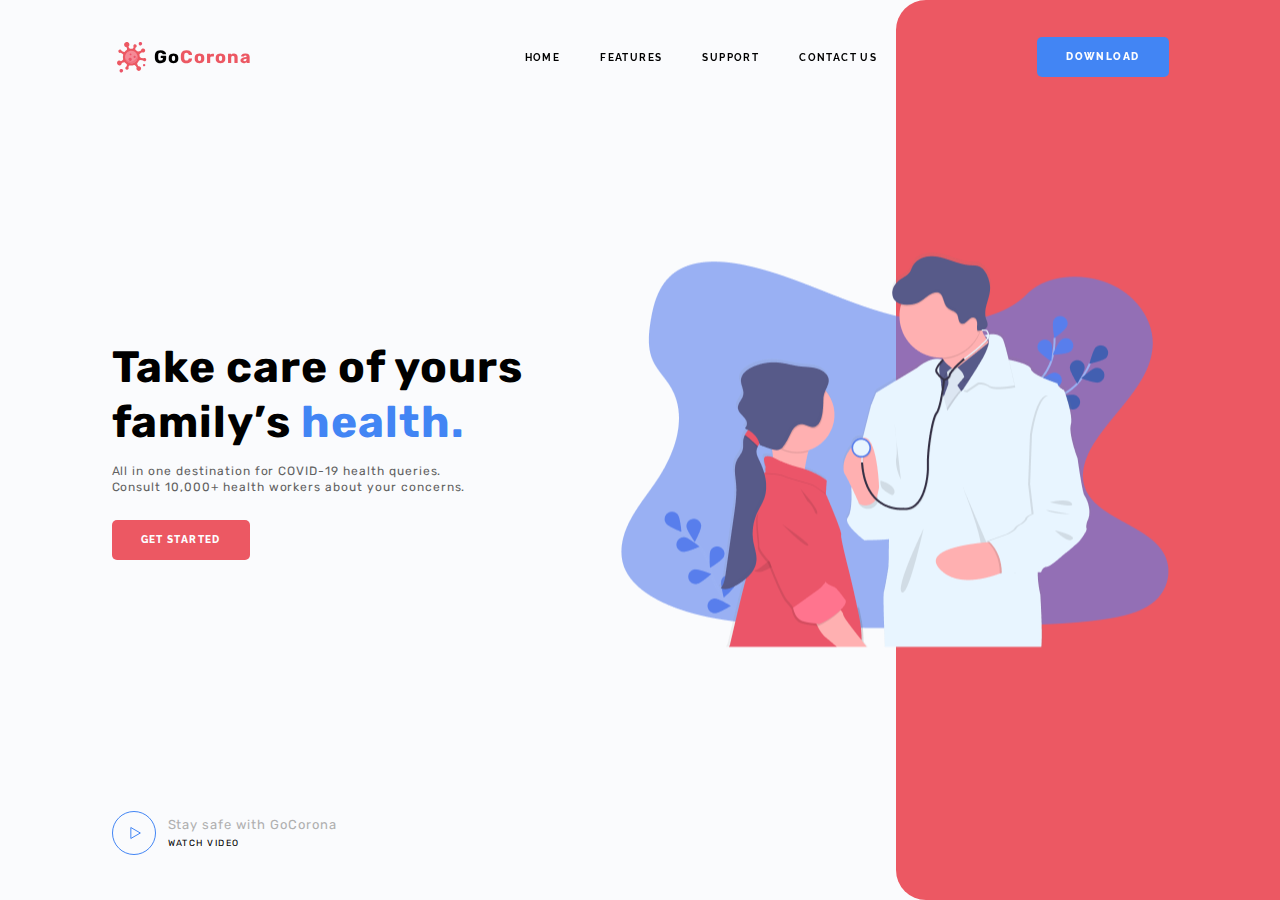
==== gocorona/index.html @ d8444b8f "feat: add header and section hero" ====
<!DOCTYPE html>
<html lang="en">
<head>
    <meta charset="UTF-8">
    <meta name="viewport" content="width=device-width, initial-scale=1.0">
    <meta http-equiv="X-UA-Compatible" content="ie=edge">
    <title>Take care of yours family’s health</title>
    <link rel="stylesheet" href="./css/styles.css">
</head>
<body>
    <header class="header">
        <div class="wrapper">
            <div class="header_wrap">
                <div class="logo_wrap">
                    <a href="#!" class="header_logo-link">
                        <img src="./img/svg/logo.svg" alt="Take care of yours family’s health" class="header_logo-pic">
                    </a>
                    <p class="header_logo-text">Go<span class="logo-text-color">Corona</span></p>
                </div>
                <div class="nav_wrap">
                    <nav class="header_nav">
                        <ul class="header_list">
                            <li class="header_item">
                                <a href="#!" class="header_link">Home</a>
                            </li>
                            <li class="header_item">
                                <a href="#!" class="header_link">Features</a>
                            </li>
                            <li class="header_item">
                                <a href="#!" class="header_link">Support</a>
                            </li>
                            <li class="header_item">
                                <a href="#!" class="header_link">Contact us</a>
                            </li>
                        </ul>
                    </nav>
                    <button class="header_button btn">Download</button>
                </div>
            </div>    
        </div>
    </header>
    <main class="main">
        <section class="hero">
                <div class="wrapper">
                    <div class="hero_wrap">
                        <div class="title_wrap">
                            <h1 class="hero_title section-title">Take care of yours family’s <span class="hero_title-color">health.</span></h1>
                            <p class="hero_desc">
                                All in one destination for COVID-19 health queries.  
                                Consult 10,000+ health workers about your concerns.
                            </p>
                            <button class="hero_btn btn">Get started</button>
                            <div class="hero_watch">
                                <div class="hero_watch-ico">
                                    <a href="#!" class="hero_watch-link"></a>
                                </div>
                                <div class="hero_watch-desc">
                                    <p class="desc-one">Stay safe with GoCorona</p>
                                    <p class="desc-two">Watch video</p>
                                </div>
                            </div>
                        </div>
                        <div class="img_wrap">
                            <div class="hero_img">
                                <img src="./img/bg-img.png" alt="Take care of yours family’s health" class="hero_img-pic">
                            </div>
                        </div>
                    </div>
                </div>
                <div class="hero_bg"></div>
        </section>
    </main>
</body>
</html>
---- gocorona/css/styles.css ----
@import url("reset.css");
@import url('https://fonts.googleapis.com/css2?family=Rubik:wght@400;700&display=swap');
@import url('https://fonts.googleapis.com/css2?family=Raleway:wght@700;800&display=swap');

:root {
    --main-bg-color: #FAFBFD;
    --accent-color1: #EC5863;
    --accent-color2: #4285F4;
    --accent-color3: #587EEC;
    --title-color:   #000;
    --text-color:    #616161;
    --button-text-color: #FCFDFE;
}

html {
    box-sizing: border-box;
}

*,
*::before,
*::after {
    -webkit-box-sizing: inherit;
            box-sizing: inherit;
}

body {
    font-family: 'Rubik';
    font-weight: normal;
    font-style: normal;
    font-size: 12px;
    line-height: 138.5%;
    color: var(--text-color);
    letter-spacing: 0.08em;
    font-feature-settings: 'pnum' on, 'lnum' on;
}

a {
    text-decoration: none;
}

button {
    border: none;
}

img {
    width: 100%;
}

.section-title {
    font-family: 'Rubik';
    font-style: normal;
    font-weight: 700;
    font-size: 44px;
    line-height: 126%;
    font-feature-settings: 'pnum' on, 'lnum' on;
    color: var(--title-color);
}

.btn {
    padding: 14px 29px;
    font-family: 'Raleway';
    font-style: normal;
    font-weight: 800;
    font-size: 10px;
    line-height: 12px;
    letter-spacing: 0.14em;
    text-transform: uppercase;
    color: var(--button-text-color);
    background: var(--accent-color1);
    border-radius: 5px;
}

.wrapper {
    max-width: 1057px;
    margin: 0 auto;
    /*padding: 0 15px;*/
}

/*----------------------- HEADER ---------------------*/

.header {
    width: 100%;
    position: fixed;
    top: 0;
    left: 0;
    background: transparent;
    transition: .2s linear;
    z-index: 11;
}

.header_wrap {
    display: flex;
    flex-wrap: wrap;
    align-items: center;
    justify-content: space-between;
    padding-top: 37px;
}

.logo_wrap {
    width: 140px;
    display: flex;
    align-items: center;
    justify-content: space-between;
}

.header_logo-pic {
    width: 40.22px;
    height: 40px;
}

.header_logo-text {
    /*padding-left: 5px;*/
    font-style: normal;
    font-weight: 700;
    font-size: 18px;
    line-height: 21px;
    color: #000;
}

.logo-text-color {
    color: var(--accent-color1);
}

.nav_wrap {
    display: flex;
    flex-wrap: wrap;
    align-items: center;
}

.header_list {
    display: flex;
    flex-wrap: wrap;
}

.header_item {
    margin-right: 40px;
}

.header_item:last-child {
    margin-right: 160px;
}

.header_link {
    font-family: 'Raleway';
    font-style: normal;
    font-weight: 700;
    font-size: 10px;
    line-height: 12px;
    letter-spacing: 0.14em;
    color: #000;
    text-transform: uppercase;
}

.header_button {
    background: var(--accent-color2);
    z-index: 13;
}

/*----------------------- SECTION HERO ---------------------*/

.hero {
    min-height: 100vh;
    position: relative;
    background: var(--main-bg-color);
}

.hero_wrap {
    display: flex;
    justify-content: center;
    align-items: center;
    position: relative;
}

.hero_title {
    max-width: 497px;
    margin-bottom: 12px;
}

.hero_title-color {
    color: var(--accent-color2);
}

.hero_desc {
    max-width: 375px;
    margin-bottom: 24px;
}

.img_wrap {
    display: flex;
    justify-content: flex-end;
    align-items: flex-end;
    min-width: 600px;
    min-height: 100vh;
    position: relative;
}

.hero_img {
    position: absolute;
    top: 50%;
    transform: translateY(-50%);
    z-index: 12;
}

.hero_bg {
    width: 30%;
    height: 100vh;
    position: absolute;
    top: 0;
    right: 0;
    background: var(--accent-color1);
    border-radius: 30px 0px 0px 30px;
    z-index: 10;
}

.hero_watch {
    display: flex;
    align-items: center;
    position: absolute;
    bottom: 5%;
    left: 0;
}

.hero_watch-link {
    display: block;
    width: 44px;
    height: 44px;
    background: url('../img/svg/play_arrow-ico.svg') no-repeat center;
}

.hero_watch-desc {
    margin-left: 12px;
}

.desc-one {
    margin-bottom: 5px;
    font-size: 13px;
    line-height: 126%;
    color: #B0B0B0;
}

.desc-two {
    font-size: 9px;
    line-height: 126%;
    letter-spacing: 0.165em;
    text-transform: uppercase;
    color: #000;
}
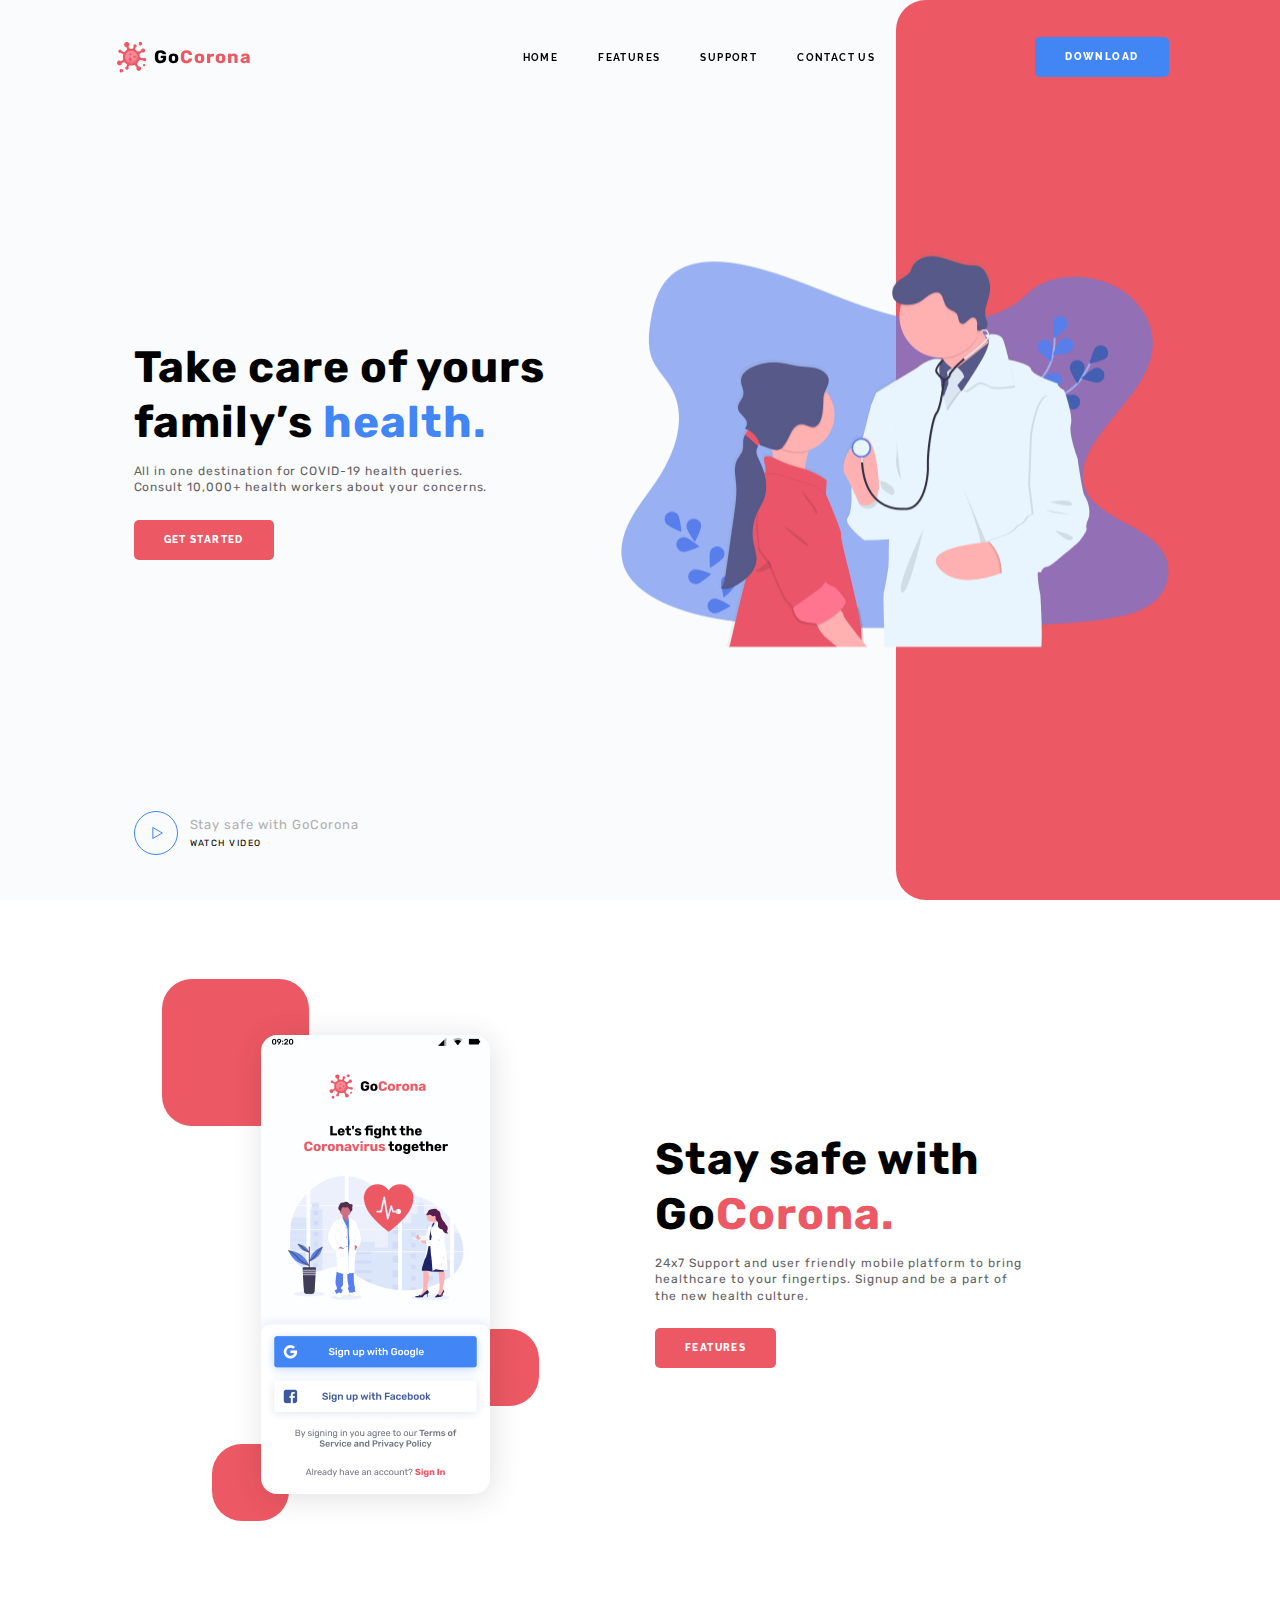
==== commit f30d0a90: "feat: add section features" ====
--- a/gocorona/index.html
+++ b/gocorona/index.html
@@ -11,12 +11,10 @@
     <header class="header">
         <div class="wrapper">
             <div class="header_wrap">
-                <div class="logo_wrap">
-                    <a href="#!" class="header_logo-link">
-                        <img src="./img/svg/logo.svg" alt="Take care of yours family’s health" class="header_logo-pic">
-                    </a>
-                    <p class="header_logo-text">Go<span class="logo-text-color">Corona</span></p>
-                </div>
+                <a href="#!" class="header_logo">
+                    <img src="./img/svg/logo.svg" alt="logo GoCorona" class="header_logo-pic">
+                    <span class="header_logo-text">Go<span class="logo-text-color">Corona</span></span>
+                </a>
                 <div class="nav_wrap">
                     <nav class="header_nav">
                         <ul class="header_list">
@@ -41,33 +39,53 @@
     </header>
     <main class="main">
         <section class="hero">
-                <div class="wrapper">
-                    <div class="hero_wrap">
-                        <div class="title_wrap">
-                            <h1 class="hero_title section-title">Take care of yours family’s <span class="hero_title-color">health.</span></h1>
-                            <p class="hero_desc">
-                                All in one destination for COVID-19 health queries.  
-                                Consult 10,000+ health workers about your concerns.
-                            </p>
-                            <button class="hero_btn btn">Get started</button>
-                            <div class="hero_watch">
-                                <div class="hero_watch-ico">
-                                    <a href="#!" class="hero_watch-link"></a>
-                                </div>
-                                <div class="hero_watch-desc">
-                                    <p class="desc-one">Stay safe with GoCorona</p>
-                                    <p class="desc-two">Watch video</p>
-                                </div>
+            <div class="wrapper">
+                <div class="hero_wrap">
+                    <div class="title_wrap">
+                        <h1 class="hero_title section-title">Take care of yours family’s <span class="hero_title-color">health.</span></h1>
+                        <p class="hero_desc">
+                            All in one destination for COVID-19 health queries.  
+                            Consult 10,000+ health workers about your concerns.
+                        </p>
+                        <button class="hero_btn btn">Get started</button>
+                        <div class="hero_watch">
+                            <div class="hero_watch-ico">
+                                <a href="#!" class="hero_watch-link"></a>
                             </div>
-                        </div>
-                        <div class="img_wrap">
-                            <div class="hero_img">
-                                <img src="./img/bg-img.png" alt="Take care of yours family’s health" class="hero_img-pic">
+                            <div class="hero_watch-desc">
+                                <p class="desc-one">Stay safe with GoCorona</p>
+                                <p class="desc-two">Watch video</p>
                             </div>
                         </div>
                     </div>
+                    <div class="img_wrap">
+                        <div class="hero_img">
+                            <img src="./img/bg-img.png" alt="Take care of yours family’s health" class="hero_img-pic">
+                        </div>
+                    </div>
                 </div>
-                <div class="hero_bg"></div>
+            </div>
+            <div class="hero_bg"></div>
+        </section>
+        <section class="features">
+            <div class="wrapper">
+                <div class="features_wrap">
+                    <div class="features_img">
+                        <img src="./img/daily_ui.jpg" alt="" class="features_img-pic">
+                    </div>
+                    <div class="features_title">
+                        <h2 class="hero_title section-title">Stay safe with Go<span class="feature_title-color">Corona.</span></h2>
+                        <p class="hero_desc">
+                            24x7 Support and user friendly mobile platform to bring healthcare to your fingertips. 
+                            Signup and be a part of the new health culture.
+                        </p>
+                        <button class="hero_btn btn">Features</button>
+                    </div>
+                    <div class="features_box-1 box"></div>
+                    <div class="features_box-2 box"></div>
+                    <div class="features_box-3 box"></div>
+                </div>
+            </div>
         </section>
     </main>
 </body>
--- a/gocorona/css/styles.css
+++ b/gocorona/css/styles.css
@@ -57,17 +57,31 @@
 }
 
 .btn {
-    padding: 14px 29px;
+    padding: 14px 30px;
     font-family: 'Raleway';
     font-style: normal;
     font-weight: 800;
     font-size: 10px;
     line-height: 12px;
     letter-spacing: 0.14em;
-    text-transform: uppercase;
+    text-transform: uppercase ;
     color: var(--button-text-color);
     background: var(--accent-color1);
     border-radius: 5px;
+    transition: background-color .3s ease 0s;
+}
+
+.btn:hover,
+.btn:focus,
+.btn:active {
+    background: rgb(248, 53, 66);
+}
+
+.box {
+    width: 147px;
+    height: 147px;
+    border-radius: 30px;
+    background: var(--accent-color1);
 }
 
 .wrapper {
@@ -96,7 +110,7 @@
     padding-top: 37px;
 }
 
-.logo_wrap {
+.header_logo {
     width: 140px;
     display: flex;
     align-items: center;
@@ -156,10 +170,18 @@
     z-index: 13;
 }
 
+.header_button:hover,
+.header_button:focus,
+.header_button:active {
+    background: rgb(22, 109, 248);
+}
+
 /*----------------------- SECTION HERO ---------------------*/
 
 .hero {
     min-height: 100vh;
+    max-height: 700px;
+    margin-bottom: 79px;
     position: relative;
     background: var(--main-bg-color);
 }
@@ -169,6 +191,10 @@
     justify-content: center;
     align-items: center;
     position: relative;
+}
+
+.title_wrap {
+    margin-left: 22px;
 }
 
 .hero_title {
@@ -217,7 +243,7 @@
     align-items: center;
     position: absolute;
     bottom: 5%;
-    left: 0;
+    left: 22px;;
 }
 
 .hero_watch-link {
@@ -244,4 +270,70 @@
     letter-spacing: 0.165em;
     text-transform: uppercase;
     color: #000;
+}
+
+/*----------------------- SECTION FEATURES ---------------------*/
+
+.features {
+    margin-bottom: 79px;
+}
+
+.features_wrap {
+    display: flex;
+    align-items: center;
+    max-height: 700px;
+    position: relative;
+}
+
+.features_img {
+    display: flex;
+    justify-content: center;
+    align-items: center;
+    width: 50%;
+    position: relative;
+}
+
+.features_img-pic {
+    width: 229px;
+    height: 459px;
+    margin-top: 56px;
+    margin-bottom: 27px;
+    /*filter: drop-shadow(2px 4px 32px rgba(0, 0, 0, 0.12));*/
+    box-shadow: 2px 4px 32px rgba(0, 0, 0, 0.12);
+    border-radius: 16px;
+    z-index: 2;
+}
+
+.features_title {
+    width: 50%;
+    padding-left: 15px;
+}
+
+.feature_title-color {
+    color: var(--accent-color1);
+}
+
+.features_box-1 {
+    position: absolute;
+    top: 0;
+    left: 50px;
+    z-index: 1;
+}
+
+.features_box-2 {
+    width: 77px;
+    height: 77px;
+    position: absolute;
+    bottom: 0;
+    left: 100px;
+    z-index: 1;
+}
+
+.features_box-3 {
+    width: 77px;
+    height: 77px;
+    position: absolute;
+    top: 350px;
+    left: 350px;
+    z-index: 1;
 }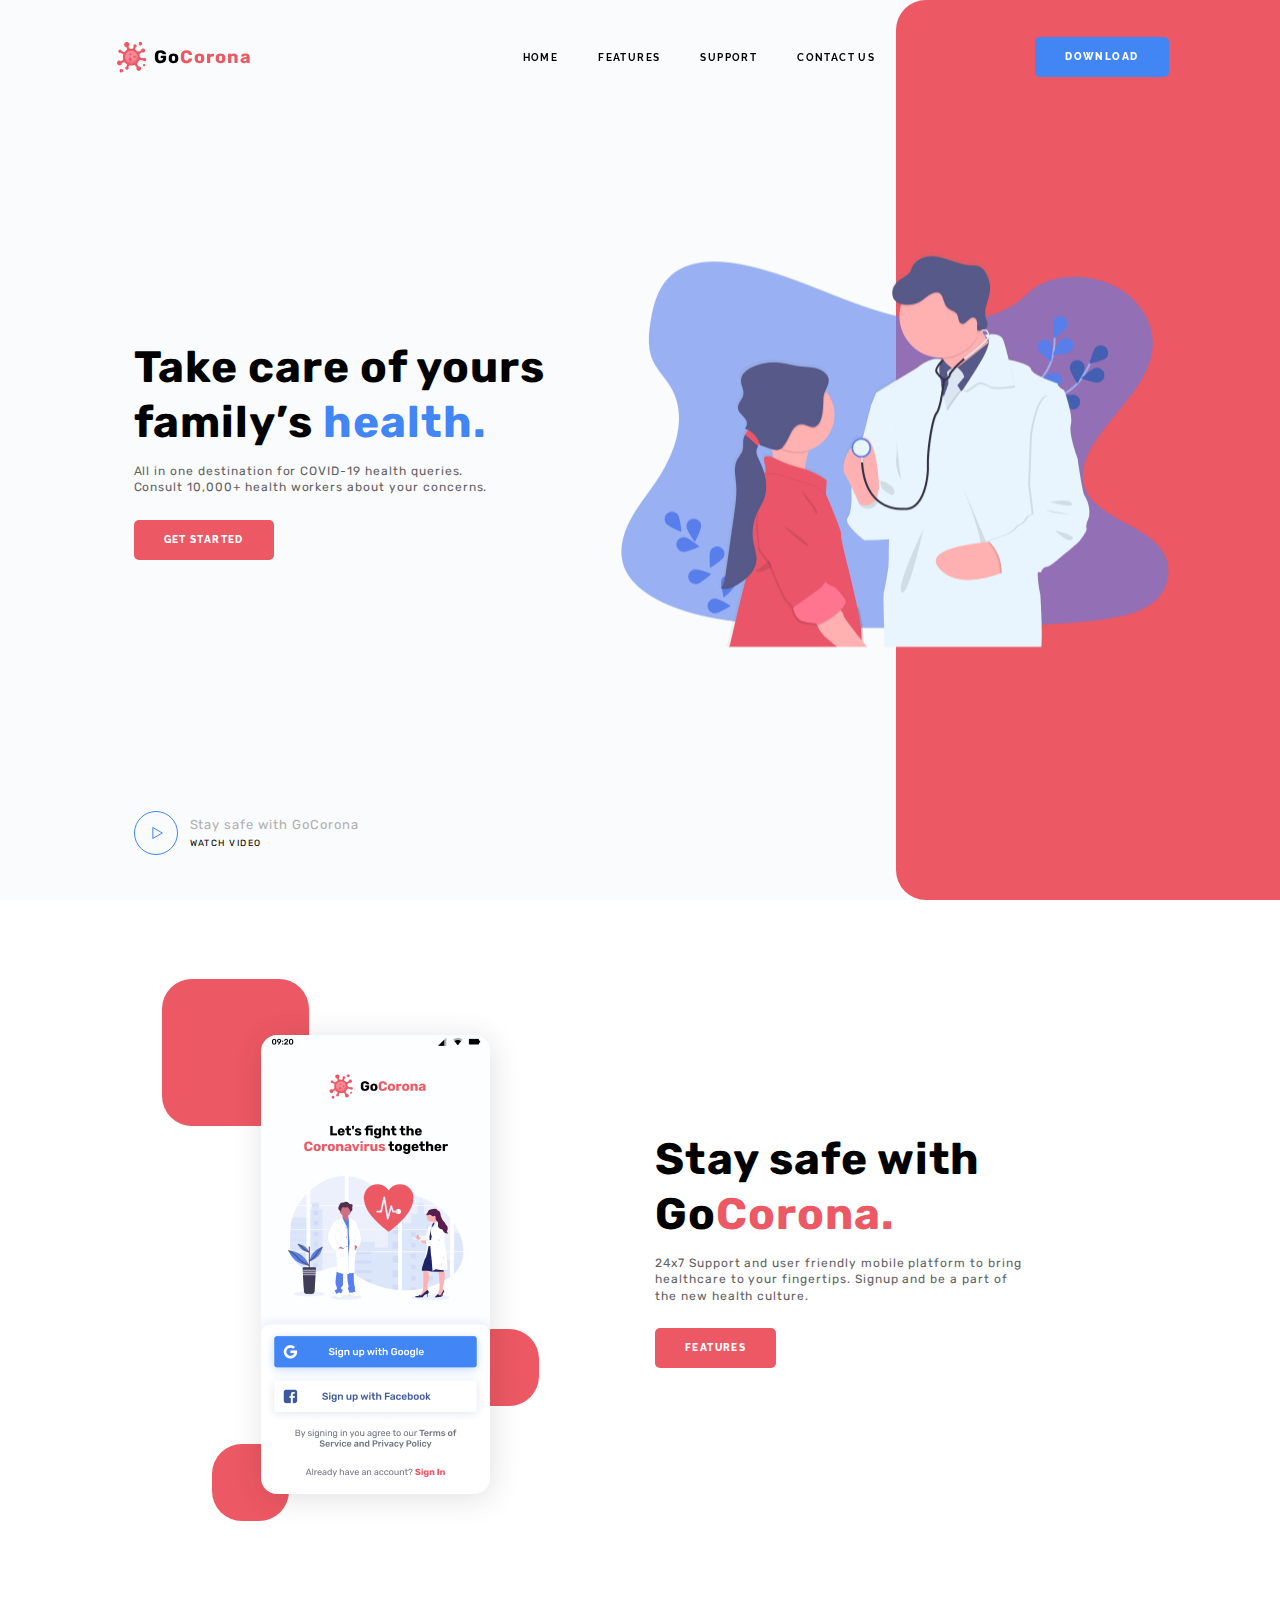
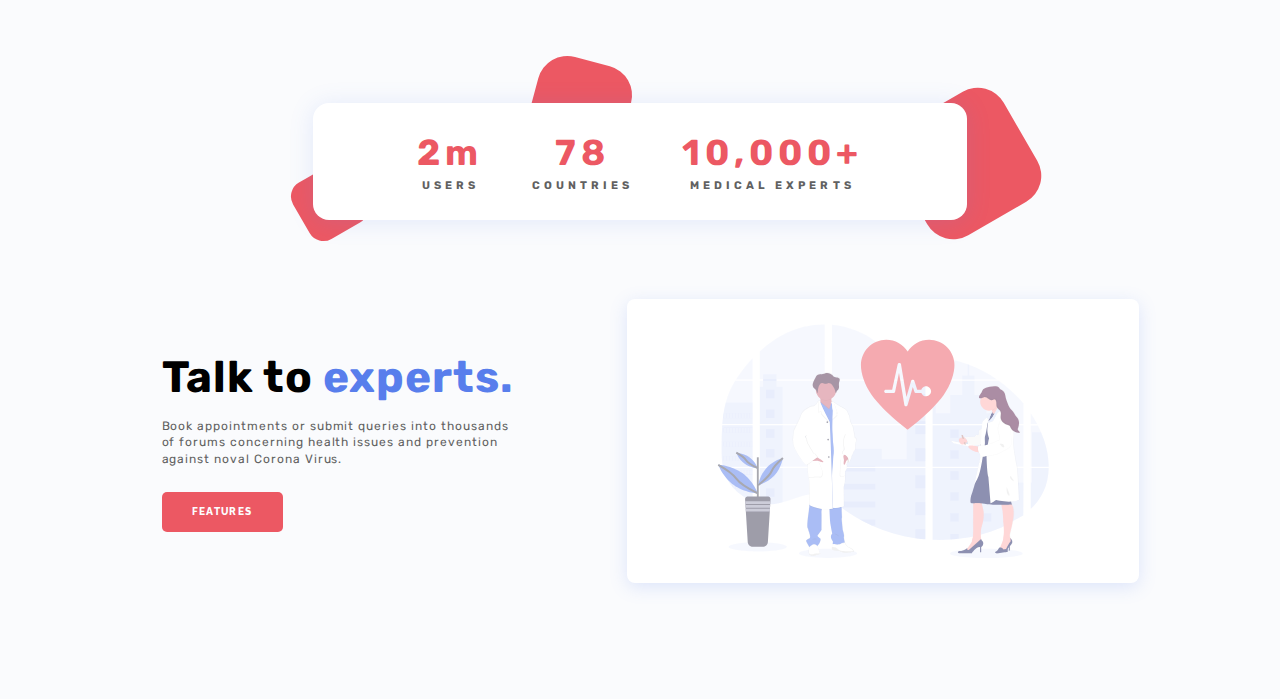
==== commit 724c02e8: "feat: add section expert" ====
--- a/gocorona/index.html
+++ b/gocorona/index.html
@@ -87,6 +87,42 @@
                 </div>
             </div>
         </section>
+        <section class="experts">
+            <div class="wrapper">
+                <div class="expert_wrap">
+                    <div class="stat">
+                        <div class="users">
+                            <div class="stat_num">2m</div>
+                            <div class="stat_desc">users</div>
+                        </div>
+                        <div class="countries">
+                            <div class="stat_num">78</div>
+                            <div class="stat_desc">countries</div>
+                        </div>
+                        <div class="medical_expert">
+                            <div class="stat_num">10,000+</div>
+                            <div class="stat_desc">medical experts</div>
+                        </div>
+                    </div>
+                    <div class="features_box-4 box"></div>
+                    <div class="features_box-5 box"></div>
+                    <div class="features_box-6 box"></div>
+                    <div class="video_wrap">
+                        <div class="experts_title">
+                            <h2 class="hero_title section-title">Talk to <span class="experts_title-color">experts.</span></h2>
+                            <p class="expert_desc">
+                                Book appointments or submit queries into thousands of forums concerning health 
+                                issues and prevention against noval Corona Virus.
+                            </p>
+                            <button class="hero_btn btn">Features</button>
+                        </div>
+                        <div class="expert_video">
+                            <img src="./img/svg/experts.svg" alt="" class="video_img">
+                        </div>
+                    </div>
+                </div>
+            </div>
+        </section>
     </main>
 </body>
 </html>--- a/gocorona/css/styles.css
+++ b/gocorona/css/styles.css
@@ -336,4 +336,123 @@
     top: 350px;
     left: 350px;
     z-index: 1;
+}
+
+/*----------------------- SECTION EXPERTS ---------------------*/
+
+.experts {
+    background: var(--main-bg-color);
+}
+
+.expert_wrap {
+    padding-top: 103px;
+    position: relative;
+}
+
+.stat {
+    display: flex;
+    justify-content: space-around;
+    align-items: center;
+    text-align: center;
+    position: relative;
+    width: 654px;
+    height: 117px;
+    margin: 0 auto;
+    padding: 28px 80px;
+    background: #fff;
+    box-shadow: 0px 2px 24px rgba(88, 126, 236, 0.15);
+    border-radius: 16px;
+    z-index: 6;
+}
+
+.stat_num {
+    font-family: 'Rubik';
+    font-style: normal;
+    font-weight: 700;
+    font-size: 36px;
+    line-height: 43px;
+    letter-spacing: 0.14em;
+    color: var(--accent-color1);
+    margin-bottom: 5px;
+}
+
+.stat_desc {
+    font-family: 'Rubik';
+    font-style: normal;
+    font-weight: 700;
+    font-size: 11px;
+    line-height: 13px;
+    letter-spacing: 0.37em;
+    text-transform: uppercase;
+}
+
+.features_box-4 {
+    width: 65px;
+    height: 65px;
+    position: absolute;
+    top: 170px;
+    left: 185px;
+    border-radius: 16px;
+    transform: rotate(-30deg);
+    z-index: 1;
+}
+
+.features_box-5 {
+    width: 96px;
+    height: 96px;
+    position: absolute;
+    top: 60px;
+    left: 420px;
+    border-radius: 30px;
+    transform: rotate(105deg);
+    z-index: 1;
+}
+
+.features_box-6 {
+    width: 127px;
+    height: 127px;
+    position: absolute;
+    top: 100px;
+    right: 140px;
+    border-radius: 30px;
+    transform: rotate(-30deg);
+    z-index: 1;
+}
+
+.video_wrap {
+    display: flex;
+    align-items: center;
+    margin-top: 79px;
+    padding-bottom: 116px;
+}
+
+.experts_title {
+    width: 50%;
+    margin-left: 50px;
+}
+
+.experts_title-color {
+    color: var(--accent-color3);
+}
+
+.expert_desc {
+    width: 364px;
+    margin-bottom: 24px;
+}
+
+.expert_video {
+    display: flex;
+    justify-content: center;
+    align-items: center;
+    width: 581px;
+    height: 284px;
+    margin-right: 30px;
+    background: #fff;
+    box-shadow: 0px 4px 18px rgba(88, 126, 236, 0.18);
+    border-radius: 8px;
+}
+
+.video_img {
+    width: 332px;
+    height: 235px;
 }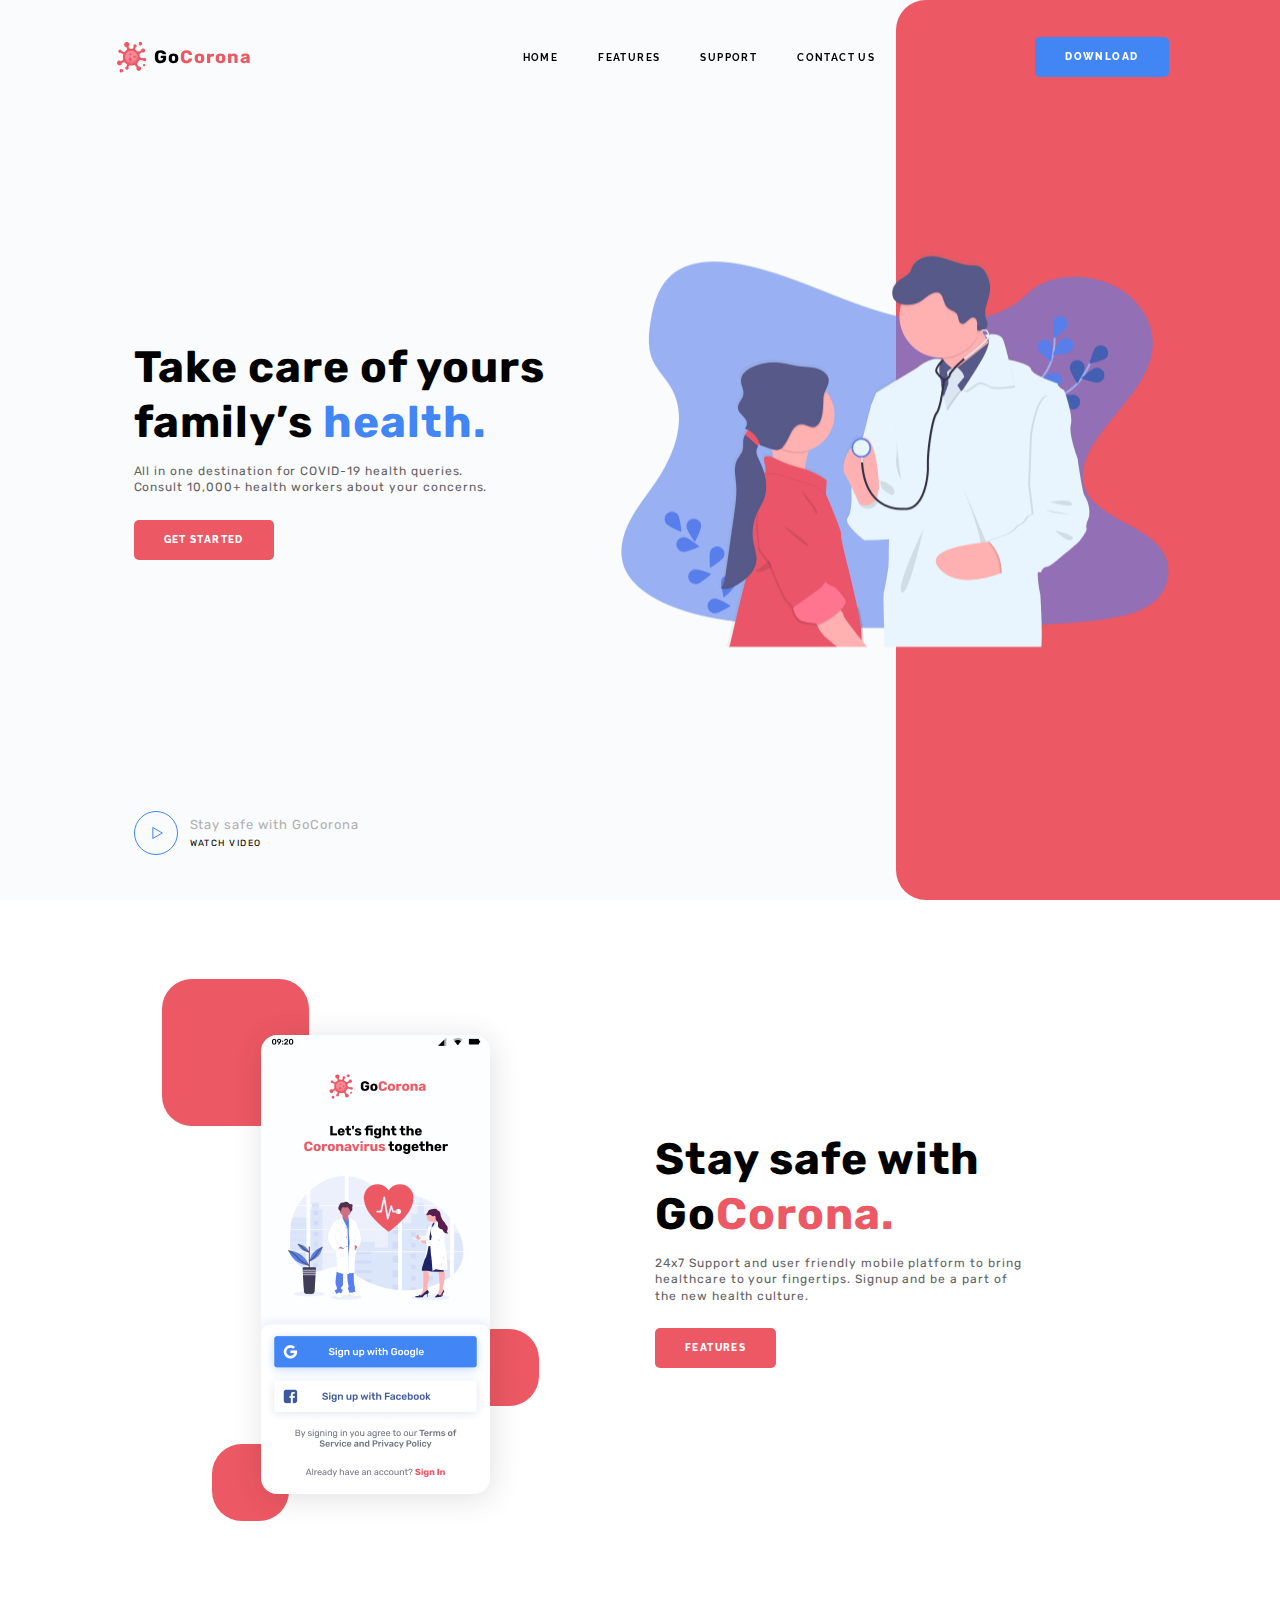
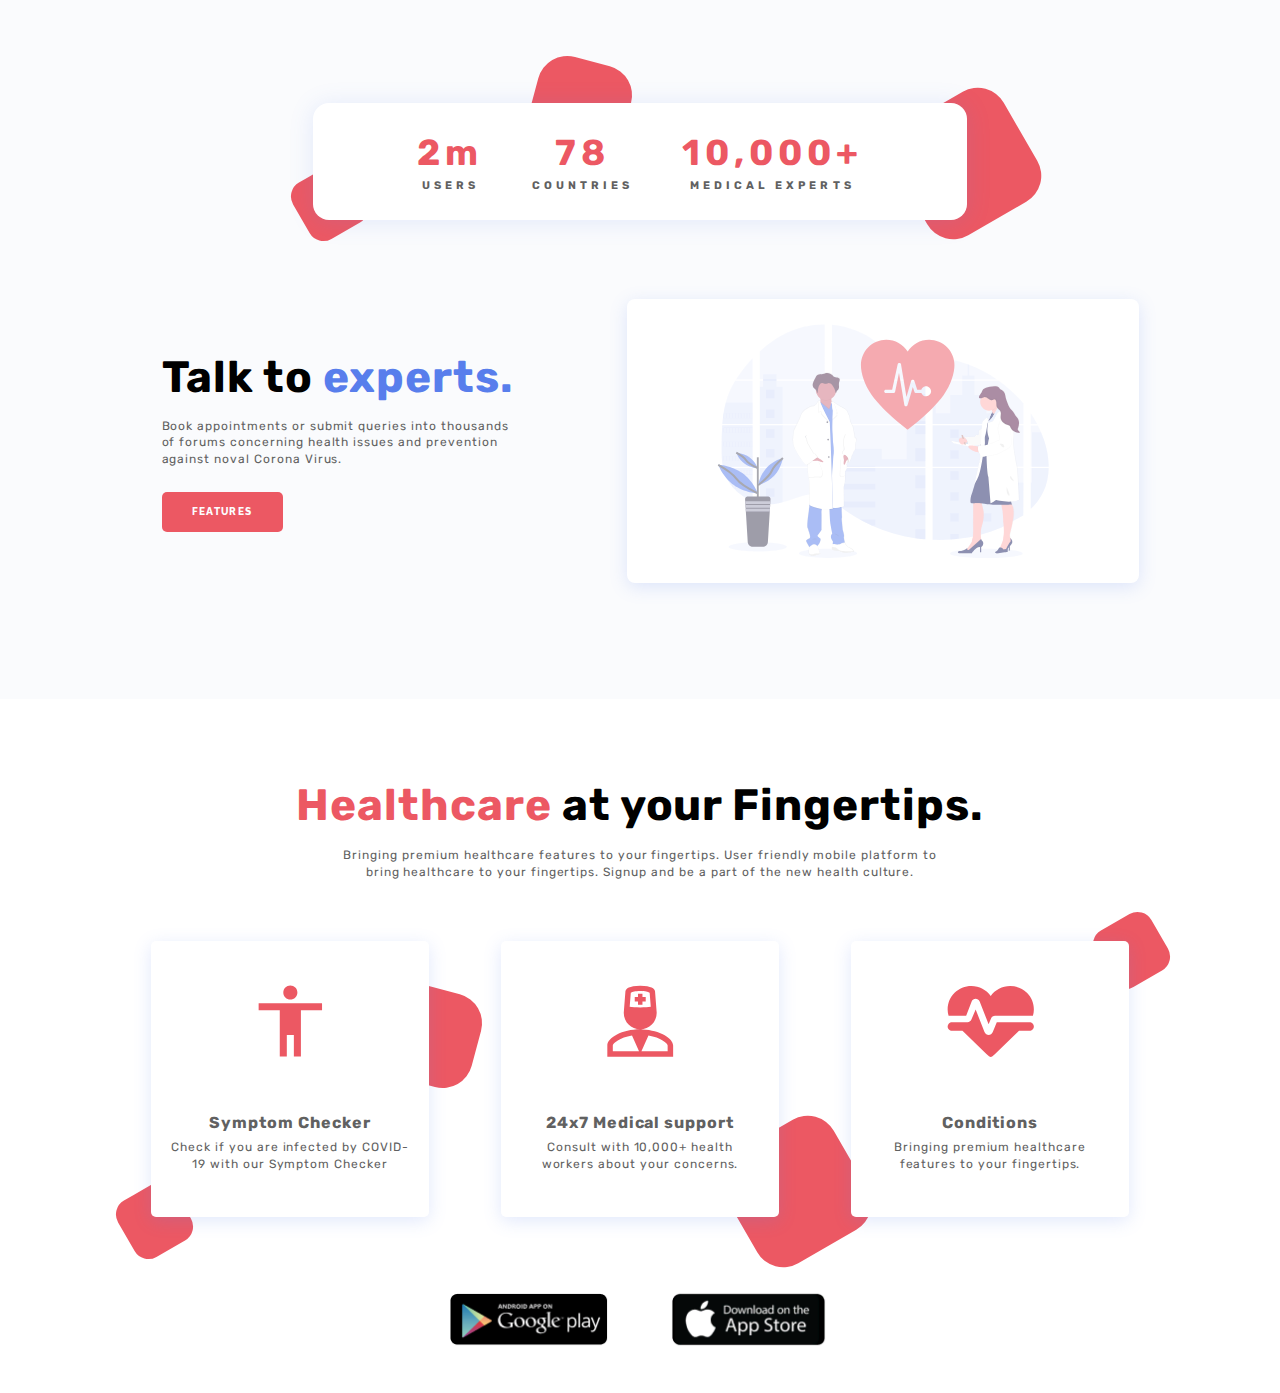
==== commit 8cc43e25: "feat: add section advantages and footer" ====
--- a/gocorona/index.html
+++ b/gocorona/index.html
@@ -123,6 +123,58 @@
                 </div>
             </div>
         </section>
+        <section class="advantages">
+            <div class="wrapper">
+                <div class="advantages_wrap">
+                    <div class="advantages_title-wrap">
+                        <h2 class="advantages_title section-title"><span class="advantages_title-color">Healthcare</span> at your Fingertips.</h2>
+                        <p class="advantages_desc">
+                            Bringing premium healthcare features to your fingertips. User friendly mobile platform to bring healthcare to 
+                            your fingertips. Signup and be a part of the new health culture.
+                        </p>
+                    </div>
+                    <div class="advanages_items">
+                        <div class="advantages_item">
+                            <img src="./img/svg/man-ico.svg" alt="Symptom Checker" class="item_img">
+                            <h3 class="item_title">Symptom Checker</h3>
+                            <p class="item_one item_desc">
+                                Check if you are infected by COVID-19 with our Symptom Checker
+                            </p>
+                        </div>
+                        <div class="advantages_item">
+                            <img src="./img/svg/doctor-ico.svg" alt="Symptom Checker" class="item_img">
+                            <h3 class="item_title">24x7 Medical support</h3>
+                            <p class="item_desc">
+                                Consult with 10,000+ health workers about your concerns.
+                            </p>
+                        </div>
+                        <div class="advantages_item">
+                            <img src="./img/svg/heart-ico.svg" alt="Symptom Checker" class="item_img">
+                            <h3 class="item_title">Conditions</h3>
+                            <p class="item_desc">
+                                Bringing premium healthcare features to your fingertips.
+                            </p>
+                        </div>
+                    </div>
+                    <div class="features_box-7 box"></div>
+                    <div class="features_box-8 box"></div>
+                    <div class="features_box-9 box"></div> 
+                    <div class="features_box-10 box"></div> 
+                </div> 
+            </div>
+        </section>
     </main>
+    <footer class="footer">
+        <div class="wrapper">
+            <div class="footer_wrap">
+                <a href="#!" class="footer_link">
+                    <img src="./img/google-play.png" alt="google-play" class="footer_google-play">
+                </a>
+                <a href="#!" class="footer_link">
+                    <img src="./img/app-store.png" alt="app-store" class="footer_app-store">
+                </a>
+            </div>
+        </div>
+    </footer>
 </body>
 </html>--- a/gocorona/css/styles.css
+++ b/gocorona/css/styles.css
@@ -342,6 +342,7 @@
 
 .experts {
     background: var(--main-bg-color);
+    margin-bottom: 79px;
 }
 
 .expert_wrap {
@@ -455,4 +456,142 @@
 .video_img {
     width: 332px;
     height: 235px;
+}
+
+/*----------------------- SECTION ADVANTAGES ---------------------*/
+
+.advantages {
+    margin-bottom: 70px;
+}
+
+.advantages_wrap {
+    position: relative;
+}
+
+.advantages_title-wrap {
+    display: flex;
+    flex-direction: column;
+    align-items: center;
+    text-align: center;
+    margin-bottom: 60px;
+}
+
+.advantages_title {
+    width: 100%;
+    margin-bottom: 14px;
+    text-align: center;
+}
+
+.advantages_title-color {
+    color: var(--accent-color1);
+}
+
+.advantages_desc {
+    width: 600px;
+}
+
+.advanages_items {
+    position: relative;
+    display: flex;
+    justify-content: center;
+    align-items: center;
+    text-align: center;
+    gap: 72px;
+    z-index: 100;
+}
+
+.advantages_item {
+    width: 278px;
+    height: 276px;
+    display: flex;
+    flex-direction: column;
+    justify-content: center;
+    align-items: center;
+    box-shadow: 0px 4px 18px rgba(88, 126, 236, 0.18);
+    border-radius: 5px;
+    background-color: #fff;
+}
+
+.item_img {
+    width: 87px;
+    height: 72px;
+    margin-bottom: 58px;
+}
+
+.item_title {
+    font-weight: 700;
+    font-size: 16px;
+    margin-bottom: 8px;
+}
+
+.item_desc {
+    width: 227px;
+}
+
+.item_one {
+    width: 242px;
+}
+
+.features_box-7 {
+    width: 65px;
+    height: 65px;
+    position: absolute;
+    top: 410px;
+    left: 10px;
+    border-radius: 16px;
+    transform: rotate(-30deg);
+    z-index: 3;
+}
+
+.features_box-8 {
+    width: 96px;
+    height: 96px;
+    position: absolute;
+    top: 210px;
+    left: 270px;
+    border-radius: 30px;
+    transform: rotate(105deg);
+    z-index: 3;
+}
+
+.features_box-9 {
+    width: 127px;
+    height: 127px;
+    position: absolute;
+    top: 350px;
+    left: 620px;
+    border-radius: 30px;
+    transform: rotate(-30deg);
+    z-index: 3;
+}
+
+.features_box-10 {
+    width: 65px;
+    height: 65px;
+    position: absolute;
+    top: 140px;
+    right: 5px;
+    border-radius: 16px;
+    transform: rotate(-30deg);
+    z-index: 3;
+}
+
+/*----------------------- FOOTER ---------------------*/
+
+.footer_wrap {
+    display: flex;
+    justify-content: center;
+    align-items: center;
+    gap: 57px;
+    padding-bottom: 40px;
+}
+
+.footer_google-play {
+    width: 160px;
+    height: 55px;
+}
+
+.footer_app-store {
+    width: 165px;
+    height: 66px;
 }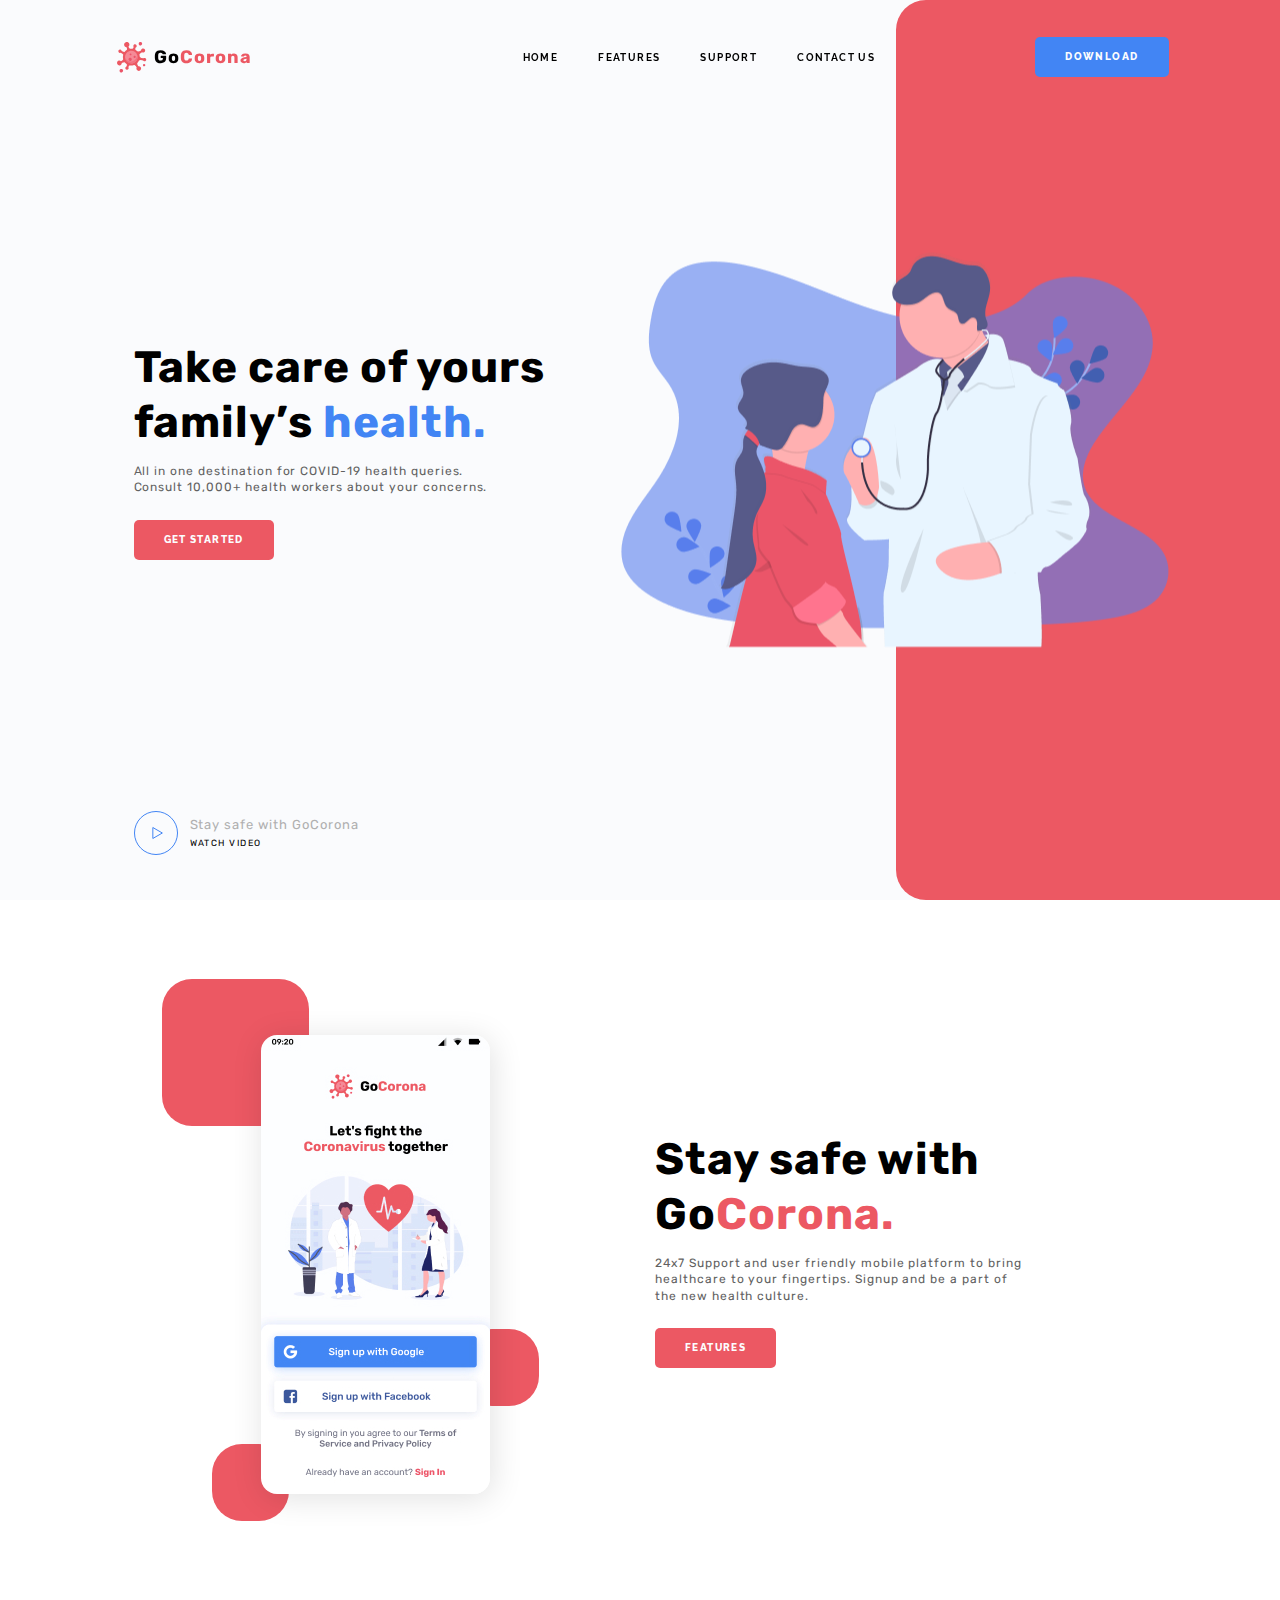
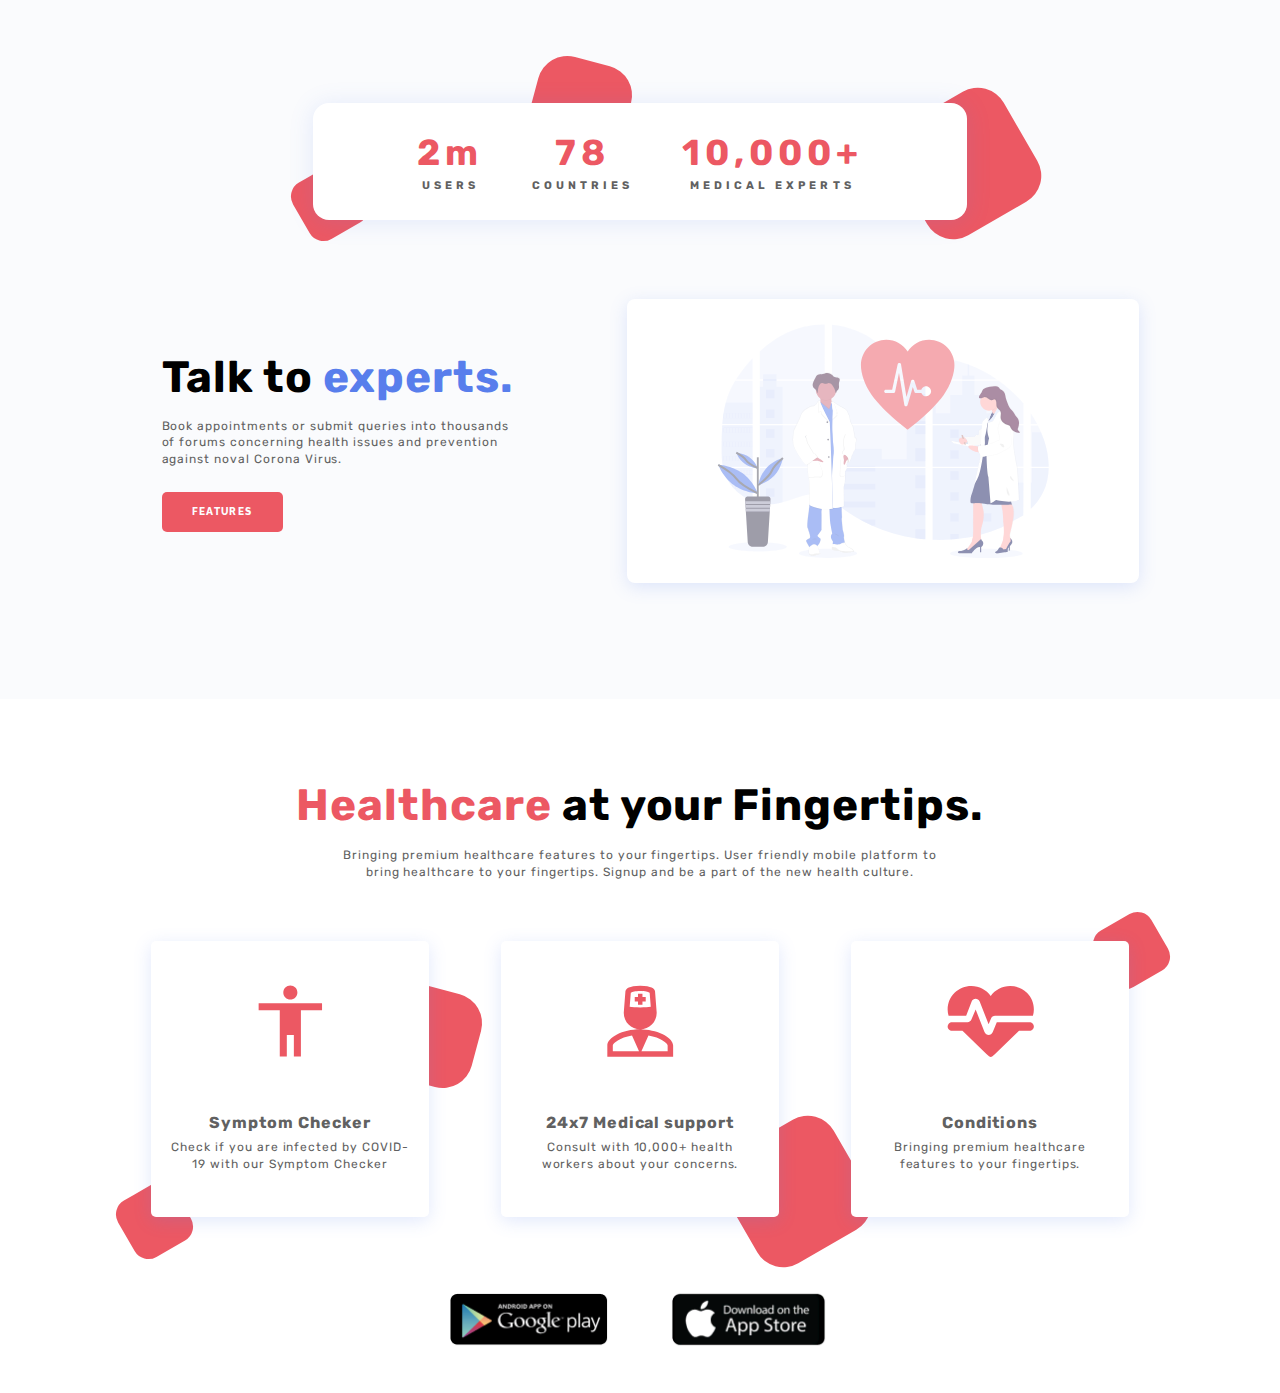
==== commit 130aa464: "feat: add scroll on menu" ====
--- a/gocorona/index.html
+++ b/gocorona/index.html
@@ -11,7 +11,7 @@
     <header class="header">
         <div class="wrapper">
             <div class="header_wrap">
-                <a href="#!" class="header_logo">
+                <a href="#hero" class="header_logo">
                     <img src="./img/svg/logo.svg" alt="logo GoCorona" class="header_logo-pic">
                     <span class="header_logo-text">Go<span class="logo-text-color">Corona</span></span>
                 </a>
@@ -19,16 +19,16 @@
                     <nav class="header_nav">
                         <ul class="header_list">
                             <li class="header_item">
-                                <a href="#!" class="header_link">Home</a>
+                                <a href="#hero" class="header_link">Home</a>
                             </li>
                             <li class="header_item">
-                                <a href="#!" class="header_link">Features</a>
+                                <a href="#features" class="header_link">Features</a>
                             </li>
                             <li class="header_item">
-                                <a href="#!" class="header_link">Support</a>
+                                <a href="#support" class="header_link">Support</a>
                             </li>
                             <li class="header_item">
-                                <a href="#!" class="header_link">Contact us</a>
+                                <a href="#contact" class="header_link">Contact us</a>
                             </li>
                         </ul>
                     </nav>
@@ -38,7 +38,7 @@
         </div>
     </header>
     <main class="main">
-        <section class="hero">
+        <section id="hero" class="hero">
             <div class="wrapper">
                 <div class="hero_wrap">
                     <div class="title_wrap">
@@ -67,7 +67,7 @@
             </div>
             <div class="hero_bg"></div>
         </section>
-        <section class="features">
+        <section id="features" class="features">
             <div class="wrapper">
                 <div class="features_wrap">
                     <div class="features_img">
@@ -87,7 +87,7 @@
                 </div>
             </div>
         </section>
-        <section class="experts">
+        <section id="support" class="experts">
             <div class="wrapper">
                 <div class="expert_wrap">
                     <div class="stat">
@@ -123,7 +123,7 @@
                 </div>
             </div>
         </section>
-        <section class="advantages">
+        <section id="contact" class="advantages">
             <div class="wrapper">
                 <div class="advantages_wrap">
                     <div class="advantages_title-wrap">
@@ -176,5 +176,7 @@
             </div>
         </div>
     </footer>
+
+    <script src="./js/main.js"></script>
 </body>
 </html>--- a/gocorona/css/styles.css
+++ b/gocorona/css/styles.css
@@ -14,6 +14,7 @@
 
 html {
     box-sizing: border-box;
+    scroll-behavior: smooth;
 }
 
 *,
@@ -97,9 +98,15 @@
     position: fixed;
     top: 0;
     left: 0;
+    padding-bottom: 37px;
     background: transparent;
     transition: .2s linear;
-    z-index: 11;
+    z-index: 999;
+}
+
+.header-active {
+    background-color: var(--main-bg-color);
+    box-shadow: 0px 4px 18px rgba(88, 126, 236, 0.18);
 }
 
 .header_wrap {
@@ -163,6 +170,29 @@
     letter-spacing: 0.14em;
     color: #000;
     text-transform: uppercase;
+    position: relative;
+}
+
+.header_link:after {
+    display: block;
+    content: "";
+    background-color: #000;
+    height: 2px;
+    width: 0%;
+    left: 50%;
+    position: absolute;
+    -webkit-transition: width .3s ease-in-out;
+    -moz--transition: width .3s ease-in-out;
+    transition: width .3s ease-in-out;
+    -webkit-transform: translateX(-50%);
+    -moz-transform: translateX(-50%);
+    transform: translateX(-50%);
+}
+
+.header_link:hover:after,
+.header_link:focus:after,
+.header_link:active:after {
+    width: 100%;
 }
 
 .header_button {
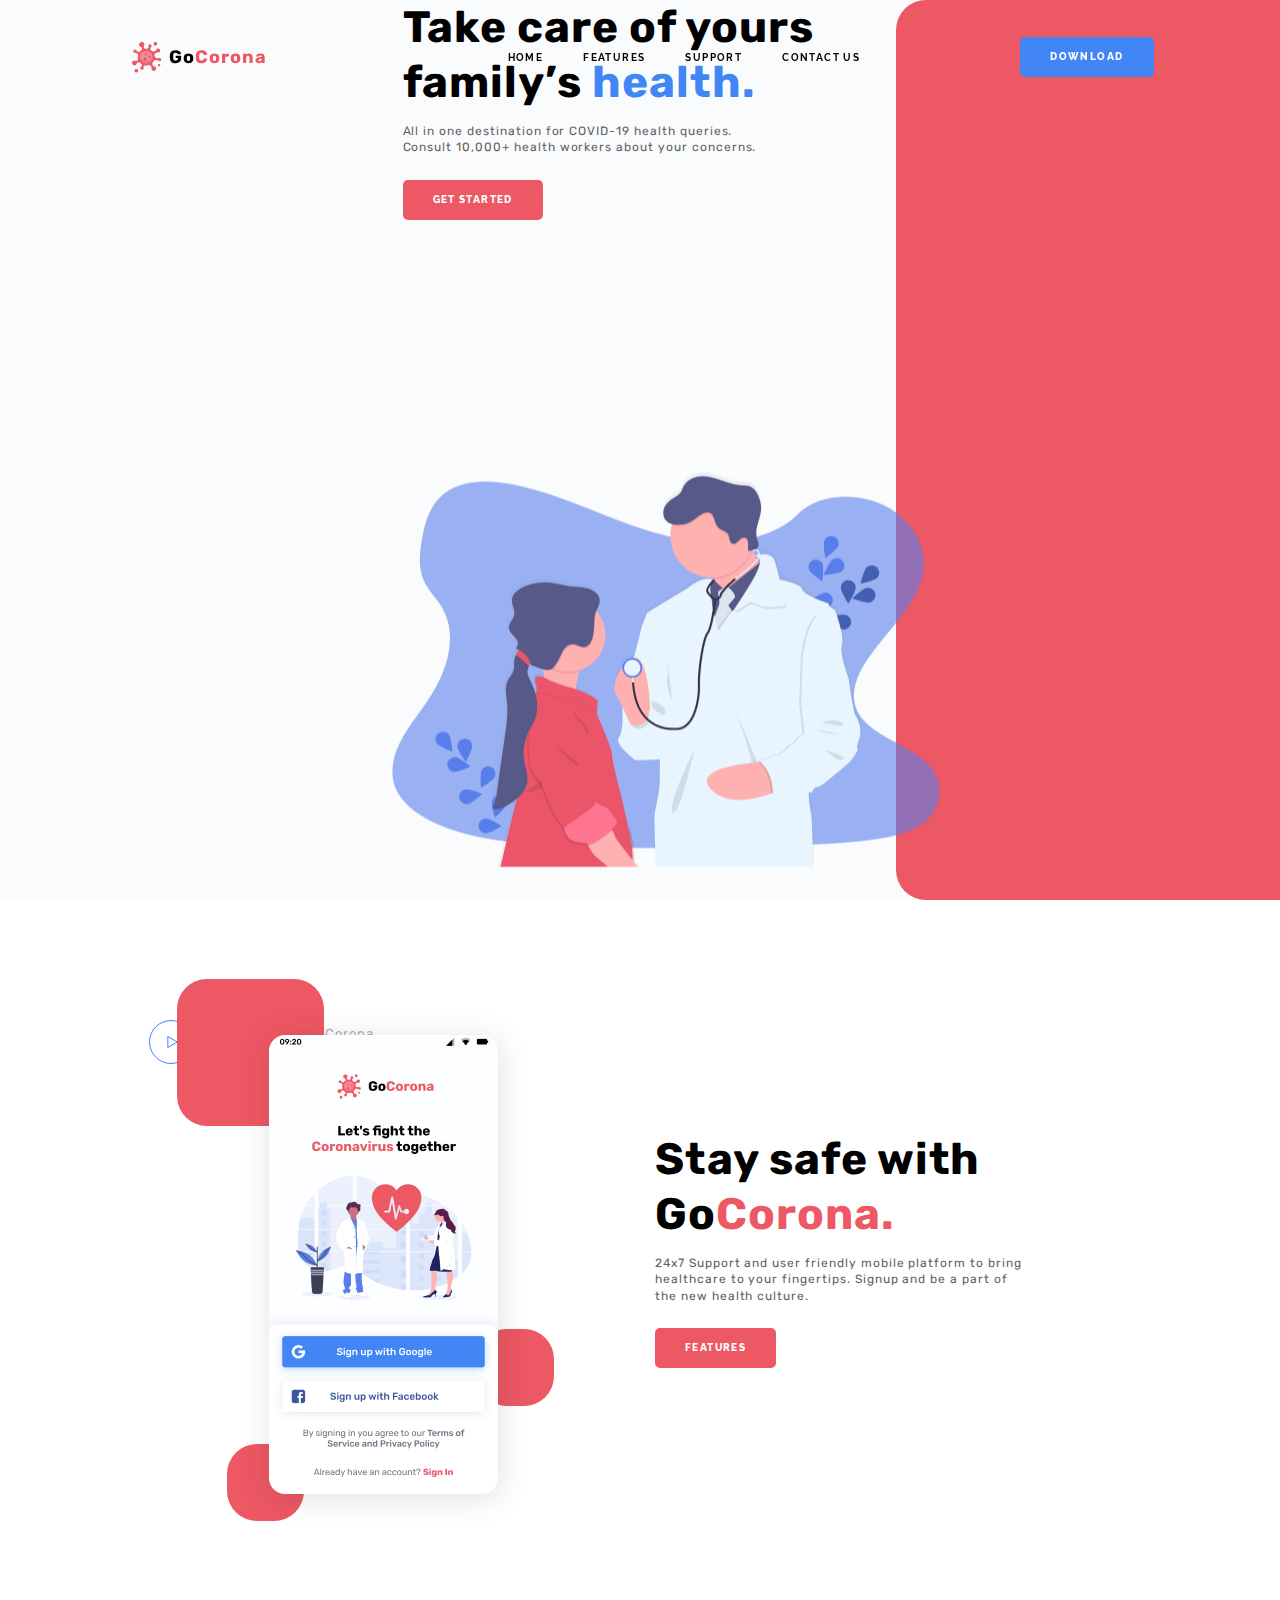
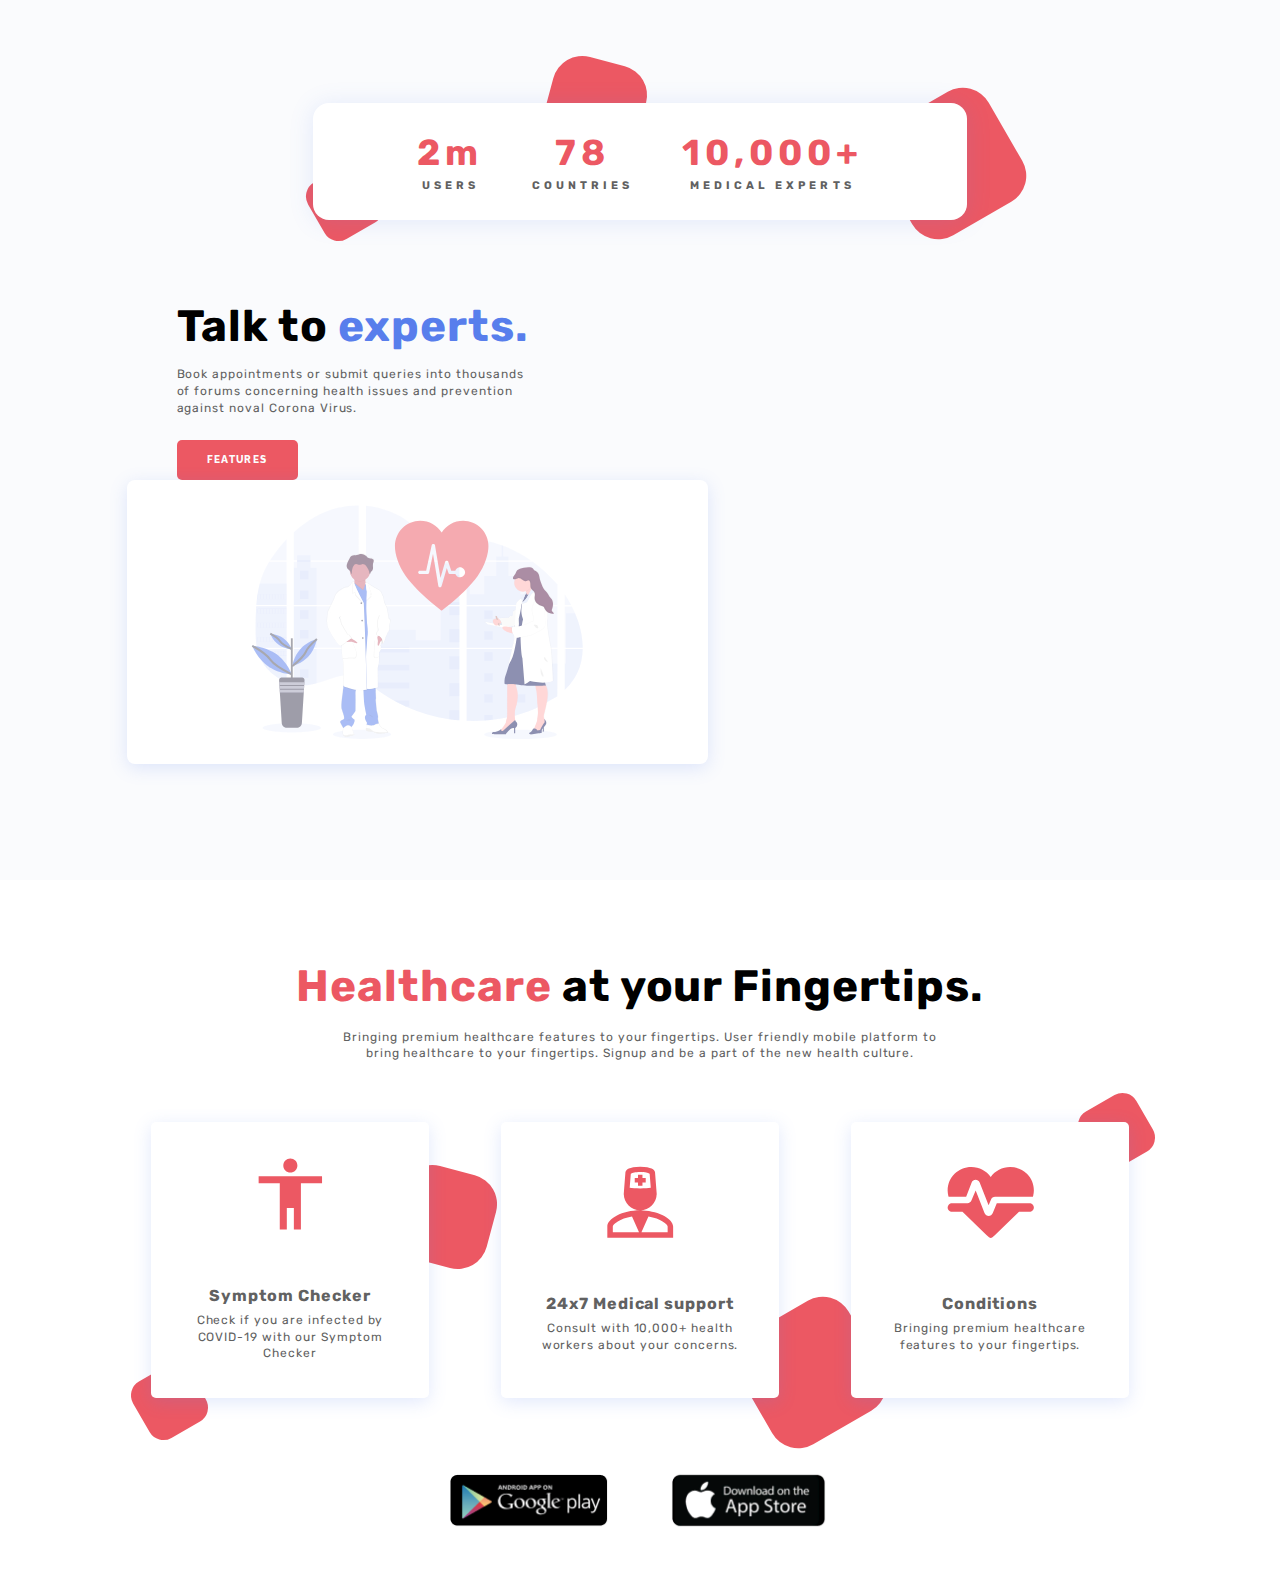
==== commit 71f18aef: "feat: add adaptiv" ====
--- a/gocorona/index.html
+++ b/gocorona/index.html
@@ -33,6 +33,9 @@
                         </ul>
                     </nav>
                     <button class="header_button btn">Download</button>
+                </div>
+                <div class="burger_menu">
+                    <span class="burger_menu-line"></span>
                 </div>
             </div>    
         </div>
--- a/gocorona/css/styles.css
+++ b/gocorona/css/styles.css
@@ -88,7 +88,7 @@
 .wrapper {
     max-width: 1057px;
     margin: 0 auto;
-    /*padding: 0 15px;*/
+    padding: 0 15px;
 }
 
 /*----------------------- HEADER ---------------------*/
@@ -98,7 +98,7 @@
     position: fixed;
     top: 0;
     left: 0;
-    padding-bottom: 37px;
+    padding: 37px 0;
     background: transparent;
     transition: .2s linear;
     z-index: 999;
@@ -114,7 +114,7 @@
     flex-wrap: wrap;
     align-items: center;
     justify-content: space-between;
-    padding-top: 37px;
+    /*padding-top: 37px;*/
 }
 
 .header_logo {
@@ -197,7 +197,6 @@
 
 .header_button {
     background: var(--accent-color2);
-    z-index: 13;
 }
 
 .header_button:hover,
@@ -206,6 +205,52 @@
     background: rgb(22, 109, 248);
 }
 
+.burger_menu {
+    display: none;
+    justify-content: center;
+    align-items: center;
+    position: relative;
+    width: 40px;
+    height: 40px;
+}
+
+.burger_menu-line,
+.burger_menu-line::before,
+.burger_menu-line::after {
+    display: none;
+    width: 100%;
+    height: 2px;
+    position: absolute;
+    background-color: #000;
+    transition-duration: .7s;
+}
+
+.burger_menu-line::before {
+    content: '';
+    top: 14px;
+}
+
+.burger_menu-line::after {
+    content: '';
+    top: -14px;
+}
+
+.burger_menu-line.close {
+    transform: rotate(45deg);
+    transition-duration: .7s;
+}
+
+.burger_menu-line.close::before {
+    top: 0;
+    transform: rotate(0);
+}
+
+.burger_menu-line.close::after {
+    top: 0;
+    transform: rotate(90deg);
+    transition-duration: .7s;
+}
+
 /*----------------------- SECTION HERO ---------------------*/
 
 .hero {
@@ -218,9 +263,14 @@
 
 .hero_wrap {
     display: flex;
+    flex-wrap: wrap;
     justify-content: center;
     align-items: center;
     position: relative;
+}
+
+.img_wrap {
+    width: 100%;
 }
 
 .title_wrap {
@@ -245,7 +295,7 @@
     display: flex;
     justify-content: flex-end;
     align-items: flex-end;
-    min-width: 600px;
+    width: 600px;
     min-height: 100vh;
     position: relative;
 }
@@ -310,8 +360,9 @@
 
 .features_wrap {
     display: flex;
-    align-items: center;
-    max-height: 700px;
+    flex-wrap: wrap;
+    align-items: center;
+    /*max-height: 700px;*/
     position: relative;
 }
 
@@ -452,6 +503,7 @@
 
 .video_wrap {
     display: flex;
+    flex-wrap: wrap;
     align-items: center;
     margin-top: 79px;
     padding-bottom: 116px;
@@ -523,6 +575,7 @@
 .advanages_items {
     position: relative;
     display: flex;
+    flex-wrap: wrap;
     justify-content: center;
     align-items: center;
     text-align: center;
@@ -556,6 +609,7 @@
 
 .item_desc {
     width: 227px;
+    padding: 0 5px;
 }
 
 .item_one {
@@ -610,6 +664,7 @@
 
 .footer_wrap {
     display: flex;
+    flex-wrap: wrap;
     justify-content: center;
     align-items: center;
     gap: 57px;
@@ -624,4 +679,287 @@
 .footer_app-store {
     width: 165px;
     height: 66px;
+}
+
+@media (max-width: 970px) {
+    .section-title {
+        font-size: 36px;
+        line-height: 126%;
+    }
+
+    img_wrap {
+        min-width: 500px;
+    }
+}
+
+@media (max-width: 840px) {
+
+    .hero{
+        margin-bottom: 35px;
+    }
+
+    .header_item:last-child {
+        margin-right: 80px;
+    }
+
+    .hero_title {
+        width: 300px;
+    }
+
+    .img_wrap {
+        width: 500px;
+    }
+
+    .features {
+        margin-bottom: 35px; 
+    }
+
+    .experts {
+        margin-bottom: 35px;
+    }
+
+    .expert_wrap {
+        padding-top: 51px;
+    }
+
+    .features_box-4 {
+        top: 130px;
+        left: 50px;
+    } 
+
+    .features_box-5 {
+        top: 20px;
+        left: 350px;
+    }
+
+    .features_box-6 {
+        width: 96px;
+        height: 96px;
+        right: 20px;
+    }
+
+    .video_wrap {
+        padding-bottom: 58px;
+    }
+
+    .advanages_items {
+        gap: 42px;
+    }
+
+    .features_box-2 {
+        left: 50px;
+    }
+
+    .features_box-3 {
+        top: 300px;
+        left: 300px;
+    }
+
+    .experts_title {
+        margin-left: 0;
+        margin-right: 20px;
+    }
+
+    .expert_video {
+        margin-right: 0;
+    }
+}
+
+@media (max-width: 768px) {
+
+    .header {
+        padding: 18px 0;
+    }
+
+    .burger_menu {
+        display: flex;
+    }
+
+    .burger_menu-line,
+    .burger_menu-line::before,
+    .burger_menu-line::after {
+        display: block;
+    }
+
+    .header_list {
+        display: flex;
+        flex-direction: column;
+        justify-content: center;
+        align-items: center;
+        position: absolute;
+        top: 0;
+        left: -100%;
+        width: 100%;
+        height: 100vh;
+        background-color: #fff;
+        transition-duration: .7s;
+    }
+
+    .header_list-vis {
+        left: 0;
+        transition-duration: .7s;
+    }
+
+    .header_item {
+        margin-right: 0;
+        padding: 25px 0;
+    }
+
+    .header_item:last-child {
+        margin-right: 0;
+    }
+
+    .header_link {
+        font-size: 36px;
+    }
+
+    .advanages_items {
+        gap: 15px;
+    }
+
+    .features_box-3 {
+        left: 260px;
+    }
+
+    .features_box-10 {
+        top: 120px;
+        right: 300px;
+    }
+
+    .features_box-9 {
+        left: 520px;
+    }
+}
+
+@media (max-width: 480px) {
+
+    .hero_wrap {
+        padding-top: 120px;
+        z-index: 11;
+    }
+
+    .img_wrap {
+        display: none;
+        min-height: 0;
+    }
+
+    .hero_watch {
+        bottom: -30%;
+        left: 45px;
+    }
+
+    .features_wrap {
+        flex-direction: column-reverse;
+    }
+
+    .features_title {
+        width: 100%;
+    }
+
+    .features_box-1 {
+        top: 420px;
+        transform: rotate(45deg);
+    }
+
+    .features_box-3 {
+        top: 280px;
+        left: 300px;
+    }
+
+    .stat {
+        flex-direction: column;
+        width: 300px;
+        height: 450px;
+    }
+
+    .features_box-4 {
+        top: 20px;
+        left: 30px;
+    }
+
+    .features_box-5 {
+        top: 100px;
+        left: 300px;
+    }
+
+    .features_box-6 {
+        width: 127px;
+        height: 127px;
+        top: 420px;
+        right: 50px;
+    }
+
+    .video_wrap {
+        justify-content: center;
+        align-items: center;
+        text-align: center;
+        margin-top: 35px;
+    }
+
+    .experts_title {
+        width: 100%;
+        margin-bottom: 20px;
+        margin-right: 0;
+    }
+
+    .expert_desc {
+        width: 100%;
+    }
+
+    .advantages_desc {
+        width: 100%;
+    }
+
+    .advantages_item {
+        width: 100%;
+    }
+
+    .features_box-7,
+    .features_box-8,
+    .features_box-9,
+    .features_box-10 {
+        display: none;
+    }
+}
+
+@media (max-width: 480px) {
+
+    .header_logo {
+        width: 40px;
+    }
+
+    .header_logo-text {
+        display: none;
+    }
+
+    .hero_title {
+        width: 100%;
+    }
+
+    .stat {
+        width: 250px;
+    }
+
+    .features_box-3,
+    .features_box-5,
+    .features_box-6 {
+        display: none;
+    }
+
+    .video_img {
+        width: 100%;
+    }
+
+    .advantages {
+        margin-bottom: 25px;
+    }
+
+    .advantages_title-wrap {
+        margin-bottom: 30px;
+    }
+
+    .footer_wrap {
+        padding-bottom: 20px;
+        gap: 25px;
+    }
 }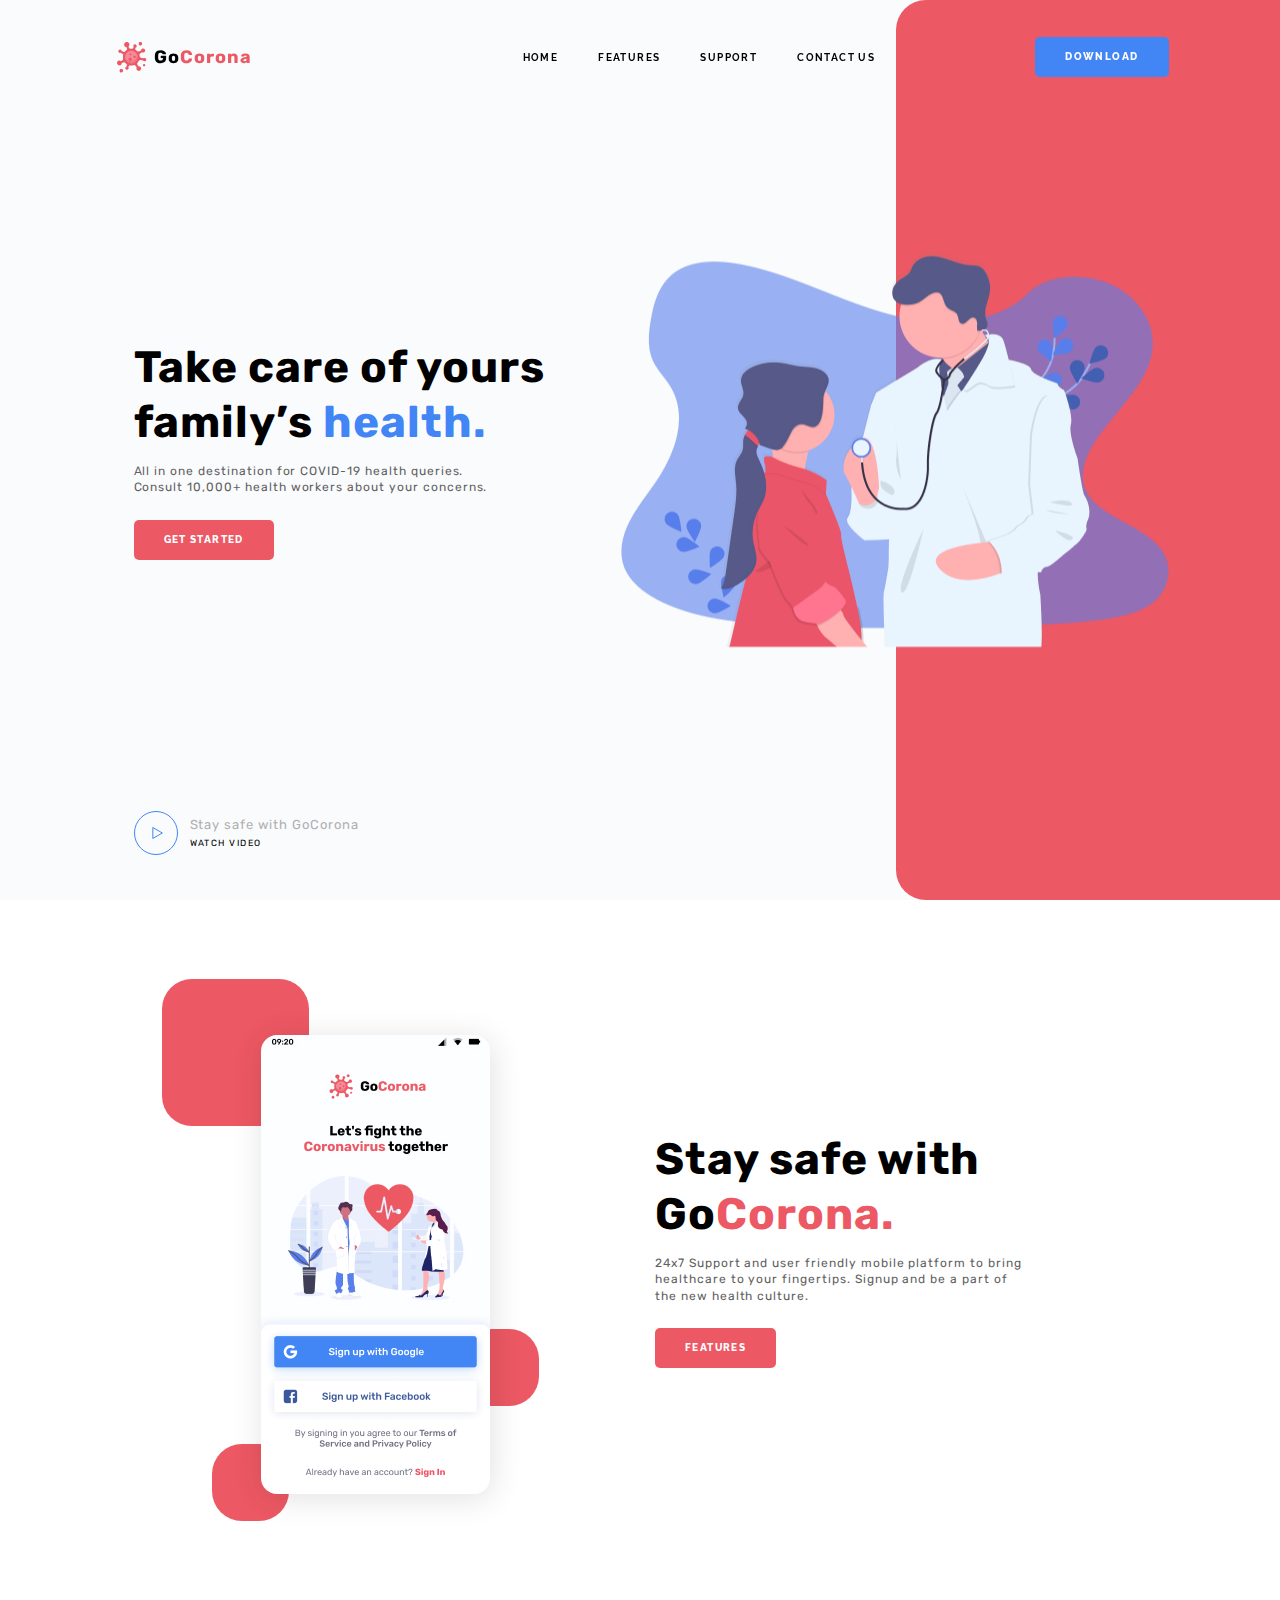
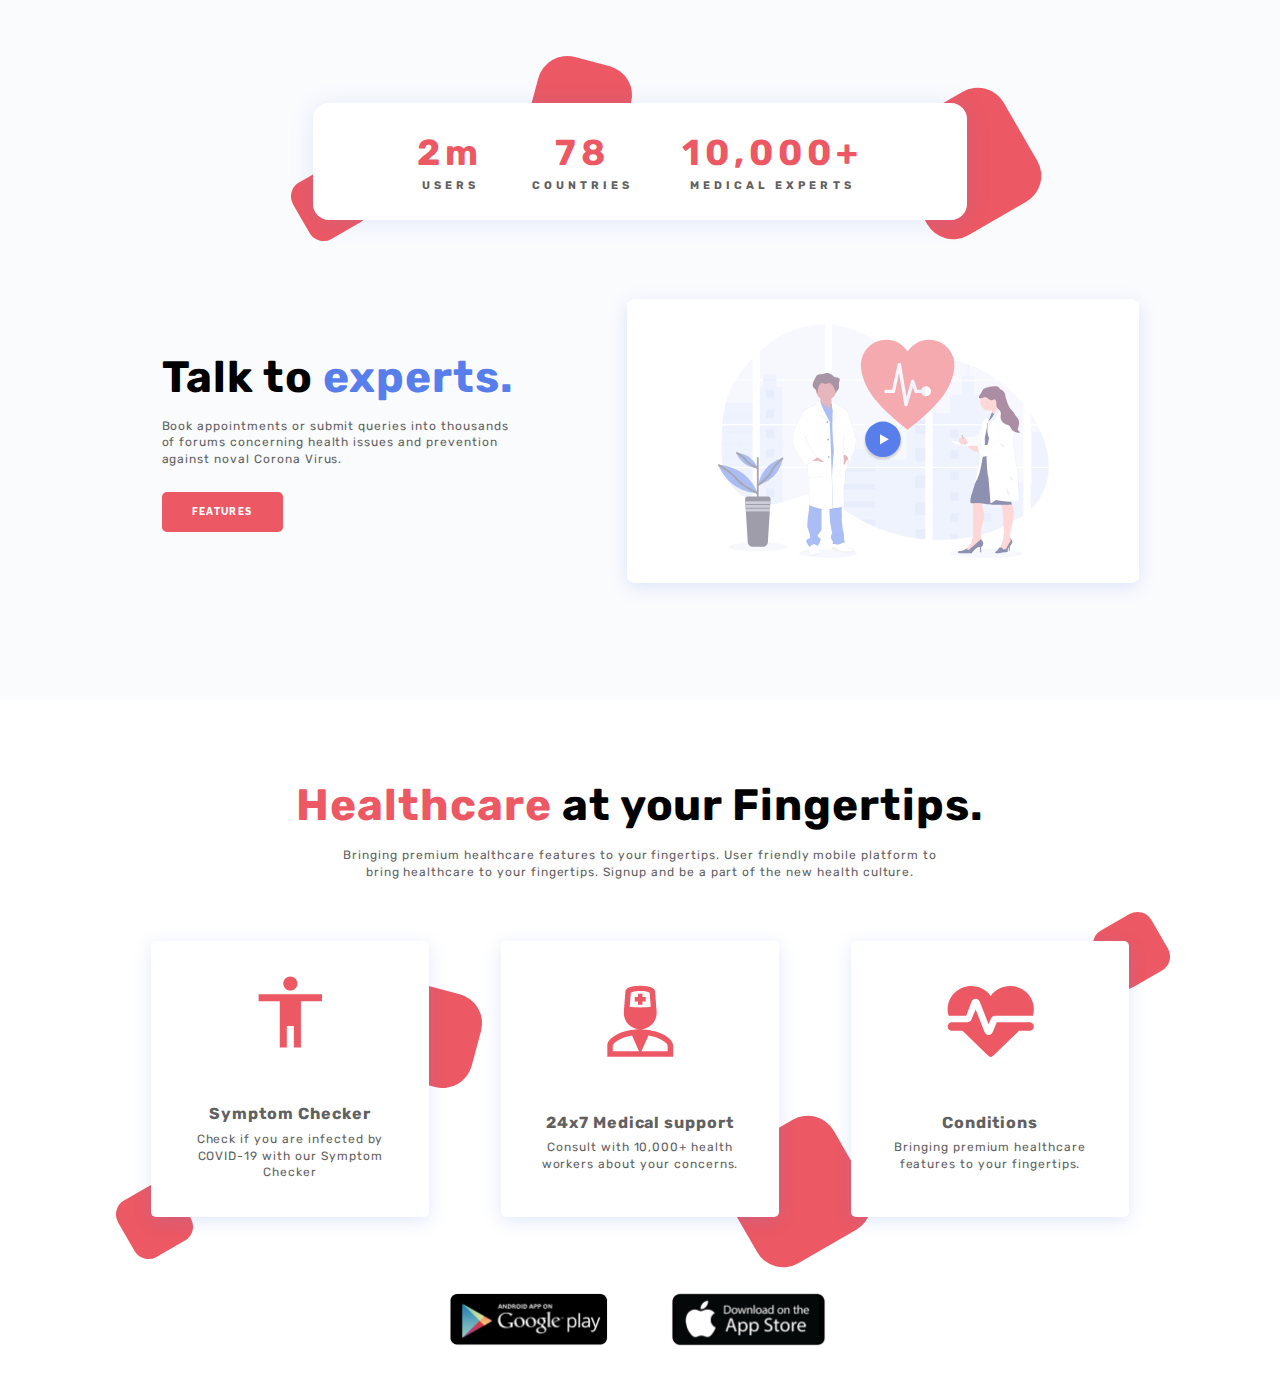
==== commit cb323dd3: "feat: add video in section expert" ====
--- a/gocorona/index.html
+++ b/gocorona/index.html
@@ -120,7 +120,9 @@
                             <button class="hero_btn btn">Features</button>
                         </div>
                         <div class="expert_video">
-                            <img src="./img/svg/experts.svg" alt="" class="video_img">
+                            <img src="./img/svg/experts.svg" alt="experts" class="video_img">
+                            <img src="./img/svg/video_play-ico.svg" alt="video-play" class="video_ico">
+                            <video src="./video/Coronavirus.mp4" poster="./img/Rectangle.jpg" class="video"></video>
                         </div>
                     </div>
                 </div>
--- a/gocorona/css/styles.css
+++ b/gocorona/css/styles.css
@@ -86,7 +86,7 @@
 }
 
 .wrapper {
-    max-width: 1057px;
+    max-width: 1087px;
     margin: 0 auto;
     padding: 0 15px;
 }
@@ -263,7 +263,6 @@
 
 .hero_wrap {
     display: flex;
-    flex-wrap: wrap;
     justify-content: center;
     align-items: center;
     position: relative;
@@ -503,7 +502,6 @@
 
 .video_wrap {
     display: flex;
-    flex-wrap: wrap;
     align-items: center;
     margin-top: 79px;
     padding-bottom: 116px;
@@ -530,6 +528,7 @@
     width: 581px;
     height: 284px;
     margin-right: 30px;
+    position: relative;
     background: #fff;
     box-shadow: 0px 4px 18px rgba(88, 126, 236, 0.18);
     border-radius: 8px;
@@ -538,6 +537,33 @@
 .video_img {
     width: 332px;
     height: 235px;
+    position: absolute;
+    z-index: 1;
+}
+
+.video_ico {
+    width: 40px;
+    height: 40px;
+    position: absolute;
+    top: 50%;
+    left: 50%;
+    transform: translate(-50%, -50%);
+    z-index: 10;
+}
+
+.video_ico:hover,
+.video_ico:focus {
+    opacity: 1;
+    cursor: pointer;
+}
+
+.video_ico-hidden {
+    filter: alpha(opacity=0);
+    -webkit-transition: opacity .5s ease-in-out;
+    -moz-transition: opacity .5s ease-in-out;
+    -o-transition: opacity .5s ease-in-out;
+    transition: opacity .5s ease-in-out;
+    opacity: 0;
 }
 
 /*----------------------- SECTION ADVANTAGES ---------------------*/
@@ -791,7 +817,7 @@
         left: -100%;
         width: 100%;
         height: 100vh;
-        background-color: #fff;
+        background-color: var(--accent-color1);
         transition-duration: .7s;
     }
 
@@ -828,6 +854,15 @@
 
     .features_box-9 {
         left: 520px;
+    }
+
+    .video_wrap {
+        justify-content: center;
+        flex-wrap: wrap;
+    }
+
+    .experts_title {
+        margin-bottom: 25px;
     }
 }
 
@@ -910,10 +945,6 @@
         width: 100%;
     }
 
-    .advantages_item {
-        width: 100%;
-    }
-
     .features_box-7,
     .features_box-8,
     .features_box-9,
@@ -922,7 +953,7 @@
     }
 }
 
-@media (max-width: 480px) {
+@media (max-width: 320px) {
 
     .header_logo {
         width: 40px;
